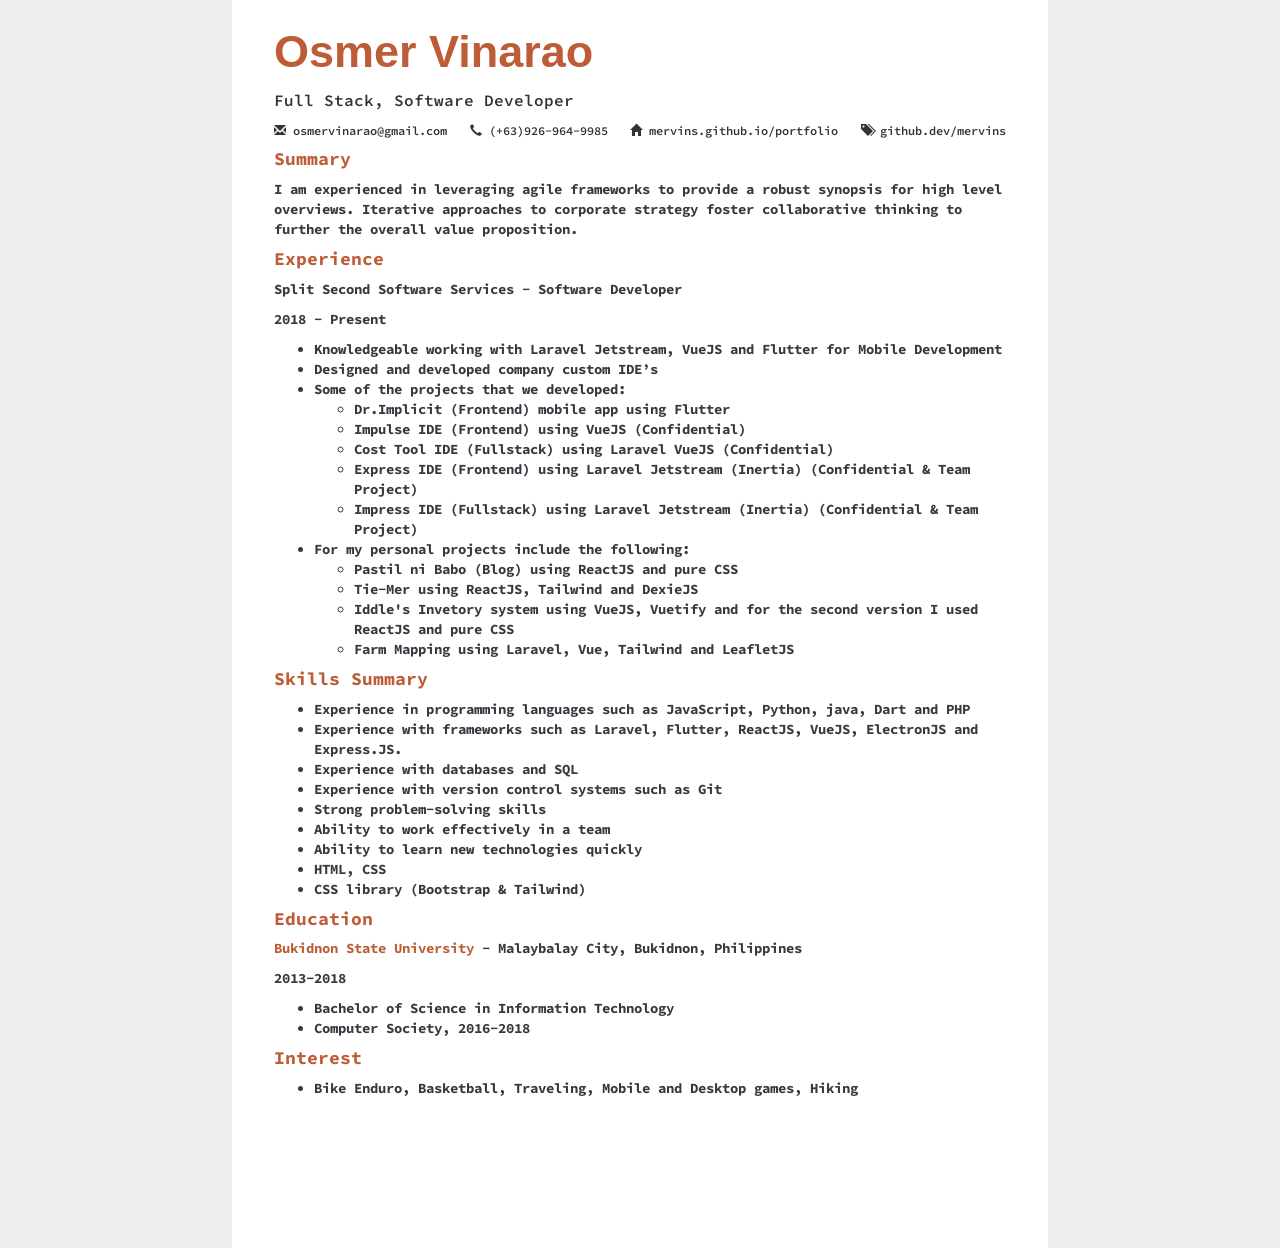
==== index.html @ 604199a0 "update resume" ====
<!DOCTYPE html>
<html lang="en">

<head>
    <meta charset="utf-8">
    <meta name="viewport" content="width=device-width, initial-scale=1, shrink-to-fit=no">
    <meta name="description" content="">
    <meta name="author" content=""> 
    <link rel="stylesheet" href="https://maxcdn.bootstrapcdn.com/bootstrap/3.3.7/css/bootstrap.min.css">
    <title>Osmer U. Vinarao</title>  
    <!-- Custom styles for this template -->
    <!-- <link href="css/resume.min.css" rel="stylesheet"> -->
    <link rel="preconnect" href="https://fonts.googleapis.com">

    <link rel="preconnect" href="https://fonts.gstatic.com" crossorigin>
    <link href="https://fonts.googleapis.com/css2?family=Source+Code+Pro:wght@300&display=swap" rel="stylesheet">
    <style> 
        body {
            margin: 0px;
            background-color: #EEE;
        }
        h1,h2,h3,h4,h5,h6,p,li{ 
        font-family: 'Source Code Pro', monospace;
        color: #343a40;
        }
        .img-fluid{
            border-radius: 50%;
            height: 76px;
            width: 76px;
        }
        h3 {
            font-size: 2rem;
            }

        p {
            font-weight: 400;
        }

        .paper{
            max-width: 8.5in;
            min-height: 13in;
            margin: auto;
            background-color: #FFF;
            box-sizing: border-box;
        }
        .h-con {
                background-color: #BD5D38!important;
                padding-top: 18px;
                padding-bottom: 5px;
            }
        .ini-circle {
            display: flex;
            height: 76px;
            width: 76px;
            background-color: #FFF;
            color: #BD5D38;
            align-items: center;
            justify-content: center;
            margin-left: auto !important;
            margin-right: auto !important;
            margin-bottom: 16px !important;
            border-radius: 50%;
            padding: 0px;
        }
        .h-name { 
            padding-bottom: 4px;
            color: #FFF;
            text-align: center;
        }
        .summary, .experience,.name {
            padding-left: 42px;
            padding-top: 0px;
            padding-right: 25px;
        } 
        .bg-primary {
            background-color: #BD5D38 !important;
            }

        .text-primary {
        color: #BD5D38 !important;
        }

        a {
        color: #BD5D38;
        }

        a:hover, a:focus, a:active {
        color: #824027;
        }
        @media print {
        body {
            background-color: #FFF;
        } 
        }
        .contact{
            font-family: 'Source Code Pro', monospace;
            display: flex;
            flex-direction: row;
            justify-content: space-between;
            align-items: center;
            font-weight: 600; 
            margin-top: 10px;
            padding-left: 42px;
            padding-right: 42px;
            font-size: 12px;
            
        }
        .name{
            padding-top: 20px;
        }
        .name>.name1{
            font-size: 45px;
            font-weight: 600;
            color: #BD5D38;
        }
        .name>.position{
            padding-top: 5px;
            font-size: 16px;
            font-family: 'Source Code Pro', monospace;
            font-weight: 600;
        }
    </style>
</head> 
<body> 
    <div class="paper">
        <!-- <div class="h-con">  
            <div class="ini-circle">
                <img class="img-fluid" src="img/osmer.jpg" alt="">
            </div>
            <h2 class="h-name text-center">Osmer U. Vinarao</h2>    
        </div> -->
        <div class="name">
            <div class="name1 text-primary">Osmer Vinarao</div>
            <div class="position">Full Stack, Software Developer</div>
        </div>
        <div class="contact">
            <div> 
                <i class="glyphicon glyphicon-envelope"></i>
                osmervinarao@gmail.com 
            </div>
            <div>  
                <i class="glyphicon glyphicon-earphone"></i>
                (+63)926-964-9985
            </div>
            <div>  
                <i class="glyphicon glyphicon-home"></i>
                mervins.github.io/portfolio
            </div>
            <div>  
                <i class="glyphicon glyphicon-tags"></i>
                github.dev/mervins
            </div>
        </div>
        <div class="summary">
            <h4 class="text-primary"><strong class="text-primary">Summary</strong></h4>
            <p><b>I am experienced in leveraging agile frameworks to provide a robust synopsis for high level overviews. Iterative approaches to corporate strategy foster collaborative thinking to further the overall value proposition. </b>
            </p>
        </div> 
        <div class="experience">
            <h4 class="text-primary"><strong class="text-primary">Experience</strong></h4>
            <p><b>
                Split Second Software Services - Software Developer 
            </b></p>
            <p><strong>2018 - Present</strong></p>
            <ul>
                <li><strong>Knowledgeable working with Laravel Jetstream, VueJS and Flutter for Mobile Development</strong> 
                <li><strong>Designed and developed company custom  IDE’s</strong> </li>
                <li><strong>Some of the projects that we developed:</strong>
                    <ul>
                        <li><strong>Dr.Implicit (Frontend) mobile app using Flutter</strong></li>
                        <li><strong>Impulse IDE (Frontend) using VueJS (Confidential)</strong></li>
                        <li><strong>Cost Tool IDE (Fullstack) using Laravel VueJS (Confidential)</strong></li>
                        <li><strong>Express IDE (Frontend) using Laravel Jetstream (Inertia) (Confidential & Team Project)</strong></li>
                        <li><strong>Impress IDE (Fullstack) using Laravel Jetstream (Inertia) (Confidential & Team Project)</strong></li>
                    </ul>
                </li> 
                <li><strong>For my personal projects include the following:</strong>
                    <ul>
                        <li><strong>Pastil ni Babo (Blog) using ReactJS and pure CSS</strong></li>
                        <li><strong>Tie-Mer using ReactJS, Tailwind and DexieJS</strong></li>
                        <li><strong>Iddle's Invetory system using VueJS, Vuetify and for the second version I used ReactJS and pure CSS</strong></li>
                        <li><strong>Farm Mapping using Laravel, Vue, Tailwind and LeafletJS</strong></li> 
                    </ul>
                </li>
                
            </ul>
        </div> 
        <div class="experience">
            <h4 class="text-primary"><strong class="text-primary">Skills Summary</strong></h4> 
            <ul>
                <li><strong>Experience in programming languages such as JavaScript, Python, java, Dart and PHP</strong></li>
                <li><strong>Experience with frameworks such as Laravel, Flutter, ReactJS, VueJS, ElectronJS and Express.JS.</strong></li> 
                <li><strong>Experience with databases and SQL</strong></li>
                <li><strong>Experience with version control systems such as Git</strong></li>
                <li><strong>Strong problem-solving skills</strong></li>
                <li><strong>Ability to work effectively in a team</strong></li>
                <li><strong>Ability to learn new technologies quickly</strong></li>
                <li><strong>HTML, CSS</strong></li>
                <li><strong>CSS library (Bootstrap & Tailwind)</strong></li>
            </ul> 
        </div>
        <div class="experience">
            <h4 class="text-primary"><strong class="text-primary">Education</strong></h4> 
            <p><strong class="text-primary">Bukidnon State University </strong> <strong>- Malaybalay City, Bukidnon, Philippines</strong></p>
            <p><strong> 2013-2018</strong></p>
            <ul>
                <li><strong>Bachelor of Science in Information Technology</strong></li>
                <li><strong>Computer Society, 2016-2018</strong></li>
            </ul> 
        </div> 
        <div class="experience">
            <h4 class="text-primary"><strong class="text-primary">Interest</strong></h4> 
            <ul>
                <li><strong>Bike Enduro, Basketball, Traveling, Mobile and Desktop games, Hiking</strong></li> 
            </ul> 
        </div>
        <!-- <div class="experience">
            <h4 class="text-primary">Contacts</h4>  
            <ul>
                <li><strong>osmervinarao@gmail.com</strong></li>
                <li><strong>(+63)926-964-9985</strong></li>
            </ul> 
        </div>  -->
        
    </div>

</body>
</html>
</div>
</body>

</html>
---- css/resume.min.css ----
/*!
 * Start Bootstrap - Resume v5.0.8 (https://startbootstrap.com/template-overviews/resume)
 * Copyright 2013-2019 Start Bootstrap
 * Licensed under MIT (https://github.com/BlackrockDigital/startbootstrap-resume/blob/master/LICENSE)
 */body{font-family:Muli,-apple-system,BlinkMacSystemFont,'Segoe UI',Roboto,'Helvetica Neue',Arial,sans-serif,'Apple Color Emoji','Segoe UI Emoji','Segoe UI Symbol','Noto Color Emoji';padding-top:54px;color:#868e96}@media (min-width:992px){body{padding-top:0;padding-left:17rem}}h1,h2,h3,h4,h5,h6{font-family:'Saira Extra Condensed',-apple-system,BlinkMacSystemFont,'Segoe UI',Roboto,'Helvetica Neue',Arial,sans-serif,'Apple Color Emoji','Segoe UI Emoji','Segoe UI Symbol','Noto Color Emoji';font-weight:700;text-transform:uppercase;color:#343a40}h1{font-size:6rem;line-height:5.5rem}h2{font-size:3.5rem}h3{font-size:2rem}p.lead{font-size:1.15rem;font-weight:400}.subheading{text-transform:uppercase;font-weight:500;font-family:'Saira Extra Condensed',-apple-system,BlinkMacSystemFont,'Segoe UI',Roboto,'Helvetica Neue',Arial,sans-serif,'Apple Color Emoji','Segoe UI Emoji','Segoe UI Symbol','Noto Color Emoji';font-size:1.5rem}.social-icons a{display:inline-block;height:3.5rem;width:3.5rem;background-color:#495057;color:#fff!important;border-radius:100%;text-align:center;font-size:1.5rem;line-height:3.5rem;margin-right:1rem}.social-icons a:last-child{margin-right:0}.social-icons a:hover{background-color:#bd5d38}.dev-icons{font-size:3rem}.dev-icons .list-inline-item i:hover{color:#bd5d38}#sideNav .navbar-nav .nav-item .nav-link{font-weight:800;letter-spacing:.05rem;text-transform:uppercase}#sideNav .navbar-toggler:focus{outline-color:#d48a6e}@media (min-width:992px){#sideNav{text-align:center;position:fixed;top:0;left:0;display:flex;flex-direction:column;width:17rem;height:100vh}#sideNav .navbar-brand{display:flex;margin:auto auto 0;padding:.5rem}#sideNav .navbar-brand .img-profile{max-width:10rem;max-height:10rem;border:.5rem solid rgba(255,255,255,.2)}#sideNav .navbar-collapse{display:flex;align-items:flex-start;flex-grow:0;width:100%;margin-bottom:auto}#sideNav .navbar-collapse .navbar-nav{flex-direction:column;width:100%}#sideNav .navbar-collapse .navbar-nav .nav-item{display:block}#sideNav .navbar-collapse .navbar-nav .nav-item .nav-link{display:block}}section.resume-section{padding-top:5rem!important;padding-bottom:5rem!important;max-width:75rem}section.resume-section .resume-item .resume-date{min-width:none}@media (min-width:768px){section.resume-section{min-height:100vh}section.resume-section .resume-item .resume-date{min-width:18rem}}@media (min-width:992px){section.resume-section{padding-top:3rem!important;padding-bottom:3rem!important}}.bg-primary{background-color:#bd5d38!important}.text-primary{color:#bd5d38!important}a{color:#bd5d38}a:active,a:focus,a:hover{color:#824027}
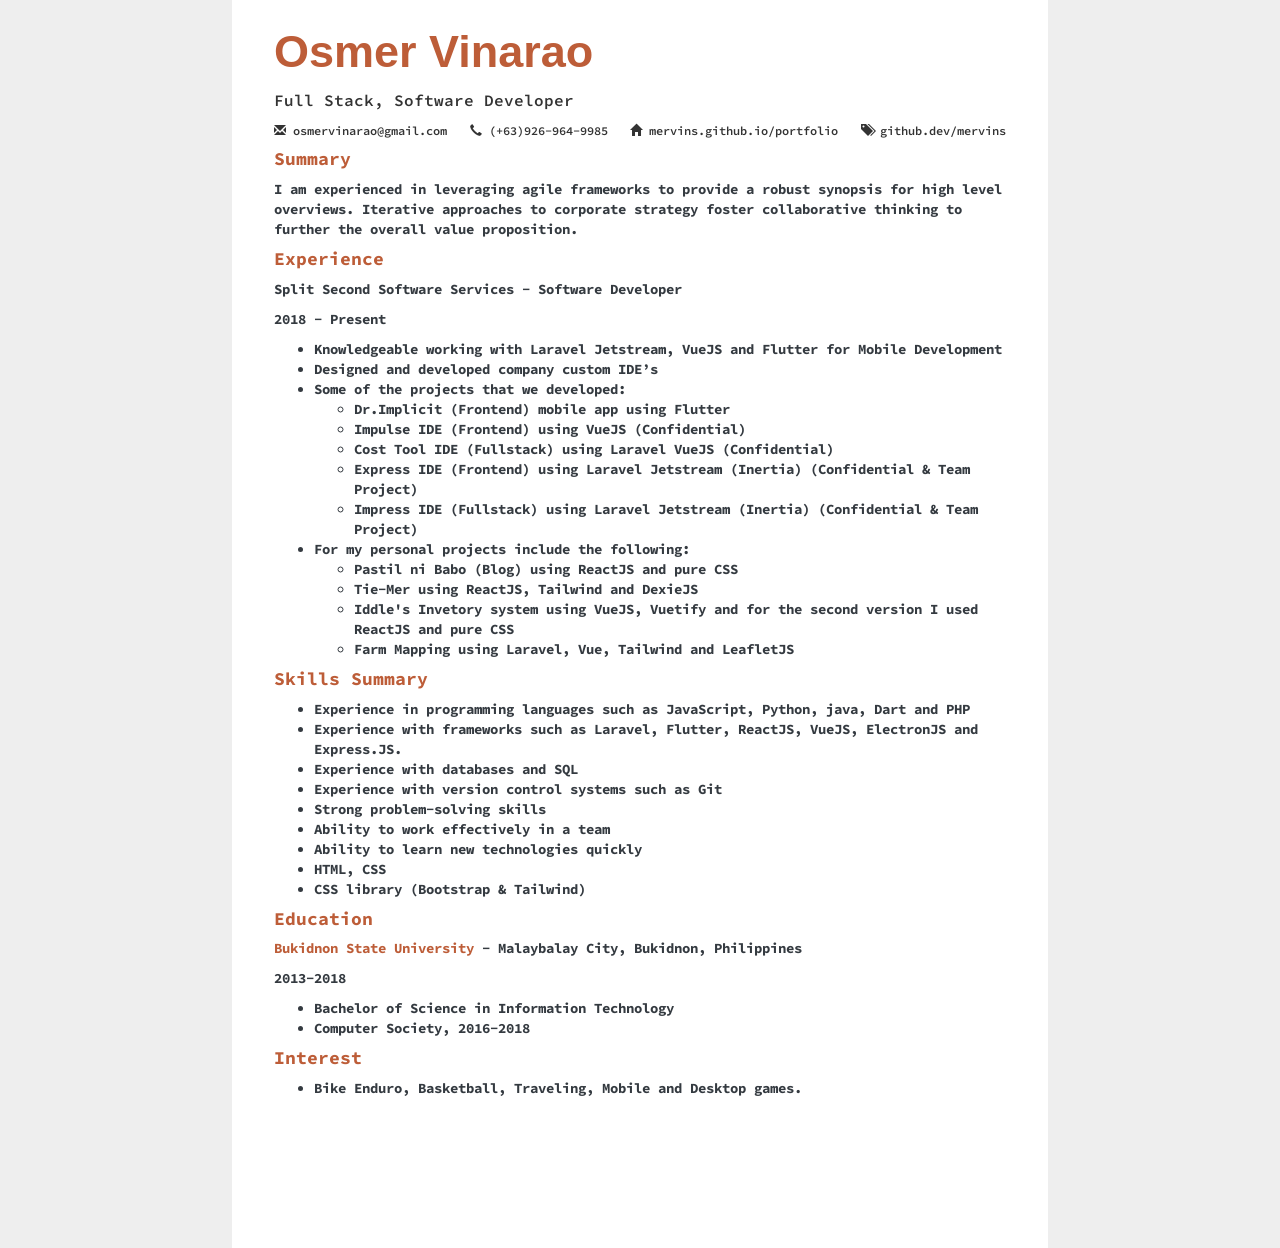
==== commit 4f8ddb1d: "patience" ====
--- a/index.html
+++ b/index.html
@@ -211,7 +211,7 @@
         <div class="experience">
             <h4 class="text-primary"><strong class="text-primary">Interest</strong></h4> 
             <ul>
-                <li><strong>Bike Enduro, Basketball, Traveling, Mobile and Desktop games, Hiking</strong></li> 
+                <li><strong>Bike Enduro, Basketball, Traveling, Mobile and Desktop games.</strong></li> 
             </ul> 
         </div>
         <!-- <div class="experience">
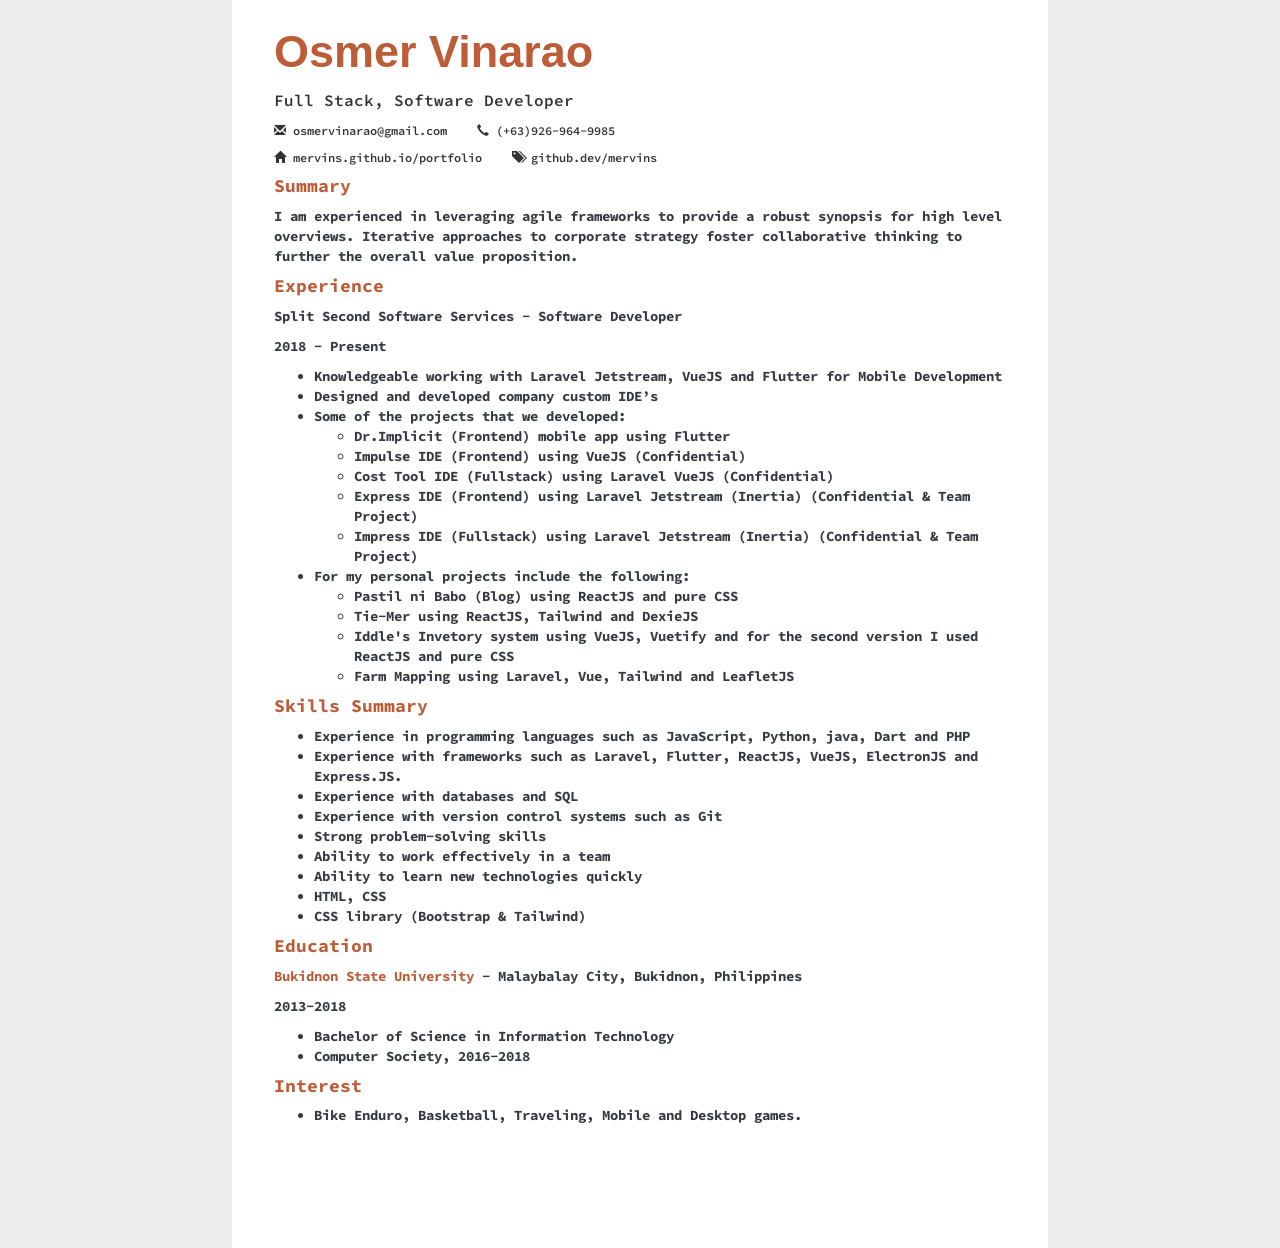
==== commit fb2351fc: "update line" ====
--- a/index.html
+++ b/index.html
@@ -96,13 +96,14 @@
             font-family: 'Source Code Pro', monospace;
             display: flex;
             flex-direction: row;
-            justify-content: space-between;
+            justify-content: start;
             align-items: center;
             font-weight: 600; 
             margin-top: 10px;
             padding-left: 42px;
             padding-right: 42px;
             font-size: 12px;
+            gap: 30px;
             
         }
         .name{
@@ -141,7 +142,9 @@
             <div>  
                 <i class="glyphicon glyphicon-earphone"></i>
                 (+63)926-964-9985
-            </div>
+            </div> 
+        </div>
+        <div class="contact"> 
             <div>  
                 <i class="glyphicon glyphicon-home"></i>
                 mervins.github.io/portfolio
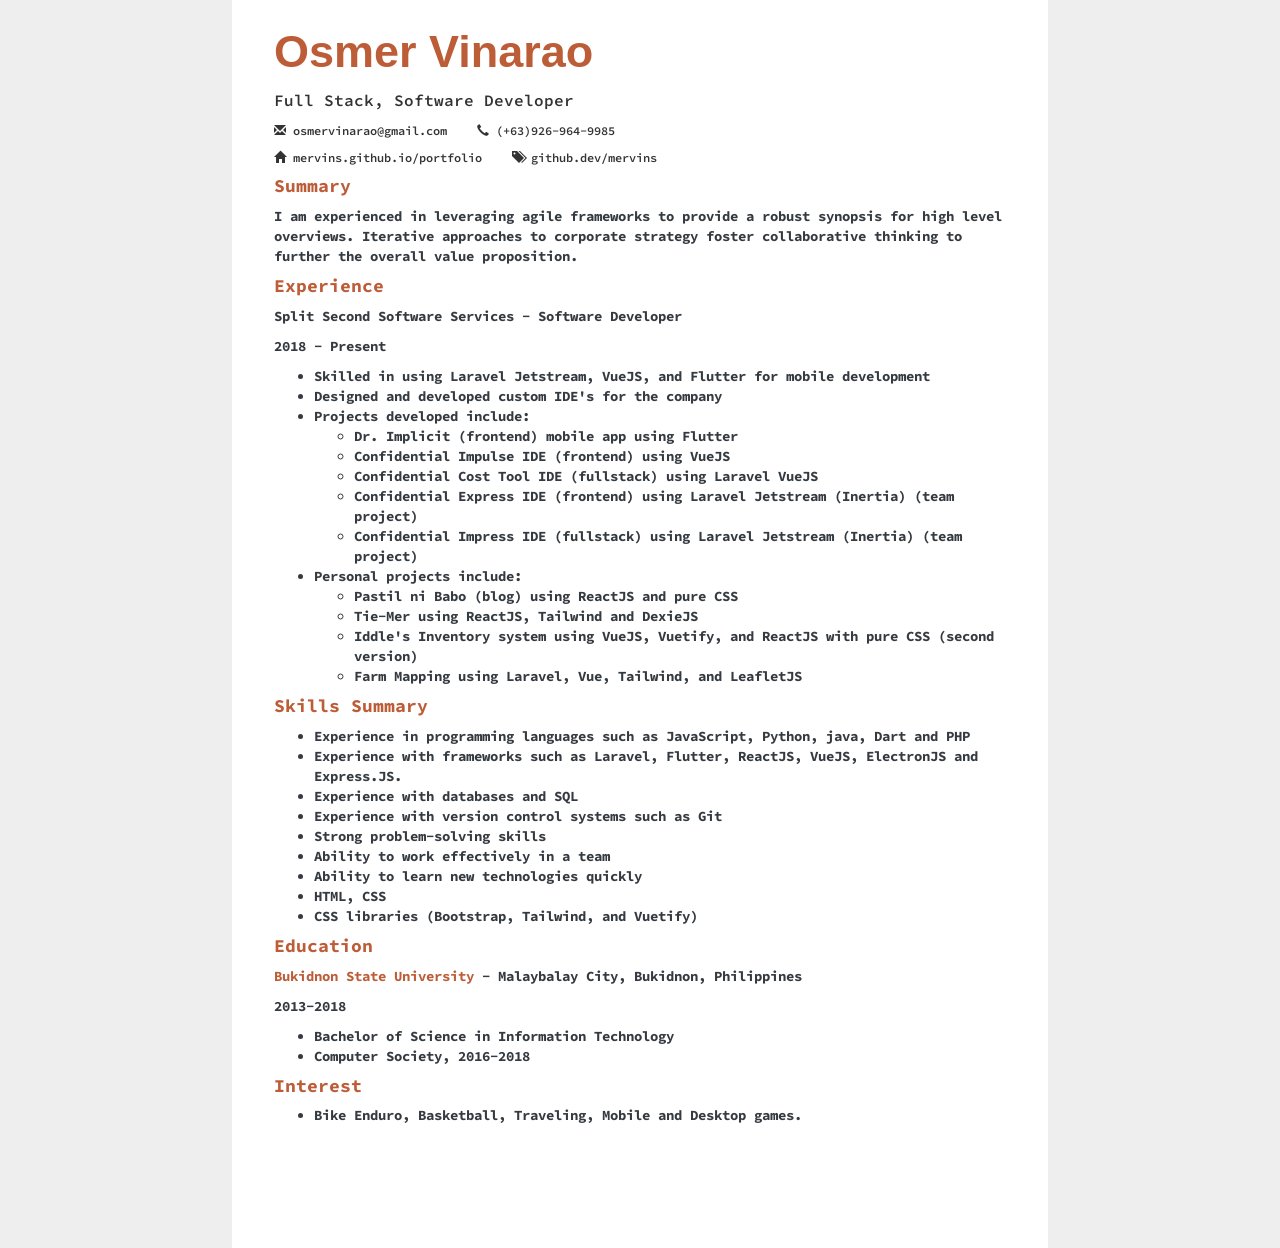
==== commit 424cced3: "update reusme" ====
--- a/index.html
+++ b/index.html
@@ -166,23 +166,23 @@
             </b></p>
             <p><strong>2018 - Present</strong></p>
             <ul>
-                <li><strong>Knowledgeable working with Laravel Jetstream, VueJS and Flutter for Mobile Development</strong> 
-                <li><strong>Designed and developed company custom  IDE’s</strong> </li>
-                <li><strong>Some of the projects that we developed:</strong>
+                <li><strong>Skilled in using Laravel Jetstream, VueJS, and Flutter for mobile development</strong> 
+                <li><strong>Designed and developed custom IDE's for the company</strong> </li>
+                <li><strong>Projects developed include:</strong>
                     <ul>
-                        <li><strong>Dr.Implicit (Frontend) mobile app using Flutter</strong></li>
-                        <li><strong>Impulse IDE (Frontend) using VueJS (Confidential)</strong></li>
-                        <li><strong>Cost Tool IDE (Fullstack) using Laravel VueJS (Confidential)</strong></li>
-                        <li><strong>Express IDE (Frontend) using Laravel Jetstream (Inertia) (Confidential & Team Project)</strong></li>
-                        <li><strong>Impress IDE (Fullstack) using Laravel Jetstream (Inertia) (Confidential & Team Project)</strong></li>
+                        <li><strong>Dr. Implicit (frontend) mobile app using Flutter</strong></li>
+                        <li><strong>Confidential Impulse IDE (frontend) using VueJS</strong></li>
+                        <li><strong>Confidential Cost Tool IDE (fullstack) using Laravel VueJS</strong></li>
+                        <li><strong>Confidential Express IDE (frontend) using Laravel Jetstream (Inertia) (team project)</strong></li>
+                        <li><strong>Confidential Impress IDE (fullstack) using Laravel Jetstream (Inertia) (team project)</strong></li>
                     </ul>
                 </li> 
-                <li><strong>For my personal projects include the following:</strong>
+                <li><strong>Personal projects include:</strong>
                     <ul>
-                        <li><strong>Pastil ni Babo (Blog) using ReactJS and pure CSS</strong></li>
+                        <li><strong>Pastil ni Babo (blog) using ReactJS and pure CSS</strong></li>
                         <li><strong>Tie-Mer using ReactJS, Tailwind and DexieJS</strong></li>
-                        <li><strong>Iddle's Invetory system using VueJS, Vuetify and for the second version I used ReactJS and pure CSS</strong></li>
-                        <li><strong>Farm Mapping using Laravel, Vue, Tailwind and LeafletJS</strong></li> 
+                        <li><strong>Iddle's Inventory system using VueJS, Vuetify, and ReactJS with pure CSS (second version)</strong></li>
+                        <li><strong>Farm Mapping using Laravel, Vue, Tailwind, and LeafletJS</strong></li> 
                     </ul>
                 </li>
                 
@@ -199,7 +199,7 @@
                 <li><strong>Ability to work effectively in a team</strong></li>
                 <li><strong>Ability to learn new technologies quickly</strong></li>
                 <li><strong>HTML, CSS</strong></li>
-                <li><strong>CSS library (Bootstrap & Tailwind)</strong></li>
+                <li><strong>CSS libraries (Bootstrap, Tailwind, and Vuetify)</strong></li>
             </ul> 
         </div>
         <div class="experience">
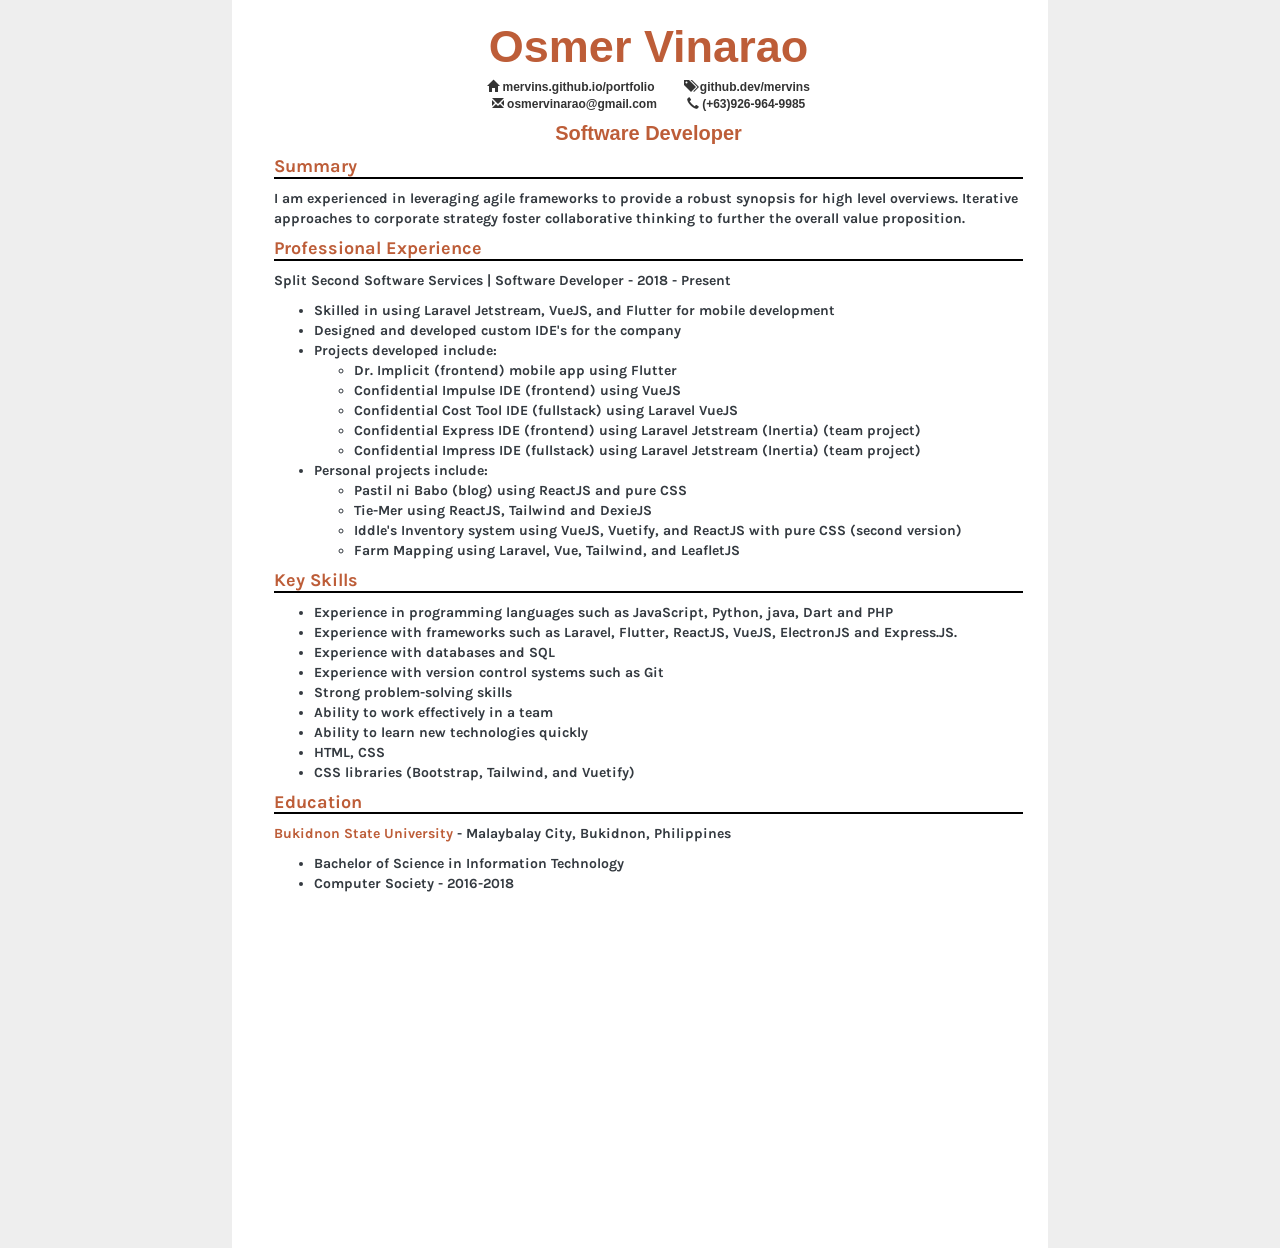
==== commit bb0bd1e2: "fixing profile" ====
--- a/index.html
+++ b/index.html
@@ -13,14 +13,15 @@
     <link rel="preconnect" href="https://fonts.googleapis.com">
 
     <link rel="preconnect" href="https://fonts.gstatic.com" crossorigin>
-    <link href="https://fonts.googleapis.com/css2?family=Source+Code+Pro:wght@300&display=swap" rel="stylesheet">
+    <link href="https://fonts.googleapis.com/css2?family=Karla:wght@200&display=swap" rel="stylesheet">
+    <!-- <link href="https://fonts.googleapis.com/css2?family=Source+Code+Pro:wght@300&display=swap" rel="stylesheet"> -->
     <style> 
         body {
             margin: 0px;
             background-color: #EEE;
         }
         h1,h2,h3,h4,h5,h6,p,li{ 
-        font-family: 'Source Code Pro', monospace;
+            font-family: 'Karla', sans-serif;
         color: #343a40;
         }
         .img-fluid{
@@ -72,6 +73,9 @@
             padding-top: 0px;
             padding-right: 25px;
         } 
+        .summary>h4,.experience>h4,.summary>h4{ 
+            border-bottom: 2px solid black;
+        }
         .bg-primary {
             background-color: #BD5D38 !important;
             }
@@ -93,13 +97,12 @@
         } 
         }
         .contact{
-            font-family: 'Source Code Pro', monospace;
+            /* font-family: 'Karla', sans-serif; */
             display: flex;
             flex-direction: row;
             justify-content: start;
             align-items: center;
-            font-weight: 600; 
-            margin-top: 10px;
+            font-weight: 600;  
             padding-left: 42px;
             padding-right: 42px;
             font-size: 12px;
@@ -107,7 +110,11 @@
             
         }
         .name{
-            padding-top: 20px;
+            padding-top: 15px;
+            display: flex;
+            justify-content: center;
+            align-items: center;
+            flex-direction: column;
         }
         .name>.name1{
             font-size: 45px;
@@ -116,8 +123,9 @@
         }
         .name>.position{
             padding-top: 5px;
-            font-size: 16px;
-            font-family: 'Source Code Pro', monospace;
+            font-size: 20px; 
+            color: #BD5D38;
+            /* font-family: 'Source Code Pro', monospace; */
             font-weight: 600;
         }
     </style>
@@ -132,39 +140,40 @@
         </div> -->
         <div class="name">
             <div class="name1 text-primary">Osmer Vinarao</div>
-            <div class="position">Full Stack, Software Developer</div>
+            <div class="contact"> 
+                <div>  
+                    <i class="glyphicon glyphicon-home"></i>
+                    mervins.github.io/portfolio
+                </div>
+                <div>  
+                    <i class="glyphicon glyphicon-tags"></i>
+                    github.dev/mervins
+                </div>
+            </div>
+            <div class="contact">
+                <div> 
+                    <i class="glyphicon glyphicon-envelope"></i>
+                    osmervinarao@gmail.com 
+                </div>
+                <div>  
+                    <i class="glyphicon glyphicon-earphone"></i>
+                    (+63)926-964-9985
+                </div> 
+            </div> 
+            <div class="position">Software Developer</div>
         </div>
-        <div class="contact">
-            <div> 
-                <i class="glyphicon glyphicon-envelope"></i>
-                osmervinarao@gmail.com 
-            </div>
-            <div>  
-                <i class="glyphicon glyphicon-earphone"></i>
-                (+63)926-964-9985
-            </div> 
-        </div>
-        <div class="contact"> 
-            <div>  
-                <i class="glyphicon glyphicon-home"></i>
-                mervins.github.io/portfolio
-            </div>
-            <div>  
-                <i class="glyphicon glyphicon-tags"></i>
-                github.dev/mervins
-            </div>
-        </div>
+       
         <div class="summary">
             <h4 class="text-primary"><strong class="text-primary">Summary</strong></h4>
             <p><b>I am experienced in leveraging agile frameworks to provide a robust synopsis for high level overviews. Iterative approaches to corporate strategy foster collaborative thinking to further the overall value proposition. </b>
             </p>
         </div> 
         <div class="experience">
-            <h4 class="text-primary"><strong class="text-primary">Experience</strong></h4>
+            <h4 class="text-primary"><strong class="text-primary">Professional Experience</strong></h4>
             <p><b>
-                Split Second Software Services - Software Developer 
+                Split Second Software Services | Software Developer - 2018 - Present
             </b></p>
-            <p><strong>2018 - Present</strong></p>
+            <!-- <p><strong></strong></p> -->
             <ul>
                 <li><strong>Skilled in using Laravel Jetstream, VueJS, and Flutter for mobile development</strong> 
                 <li><strong>Designed and developed custom IDE's for the company</strong> </li>
@@ -189,7 +198,7 @@
             </ul>
         </div> 
         <div class="experience">
-            <h4 class="text-primary"><strong class="text-primary">Skills Summary</strong></h4> 
+            <h4 class="text-primary"><strong class="text-primary">Key Skills</strong></h4> 
             <ul>
                 <li><strong>Experience in programming languages such as JavaScript, Python, java, Dart and PHP</strong></li>
                 <li><strong>Experience with frameworks such as Laravel, Flutter, ReactJS, VueJS, ElectronJS and Express.JS.</strong></li> 
@@ -205,18 +214,18 @@
         <div class="experience">
             <h4 class="text-primary"><strong class="text-primary">Education</strong></h4> 
             <p><strong class="text-primary">Bukidnon State University </strong> <strong>- Malaybalay City, Bukidnon, Philippines</strong></p>
-            <p><strong> 2013-2018</strong></p>
+            <!-- <p><strong> 2013-2018</strong></p> -->
             <ul>
                 <li><strong>Bachelor of Science in Information Technology</strong></li>
-                <li><strong>Computer Society, 2016-2018</strong></li>
+                <li><strong>Computer Society - 2016-2018</strong></li>
             </ul> 
         </div> 
-        <div class="experience">
+        <!-- <div class="experience">
             <h4 class="text-primary"><strong class="text-primary">Interest</strong></h4> 
             <ul>
-                <li><strong>Bike Enduro, Basketball, Traveling, Mobile and Desktop games.</strong></li> 
-            </ul> 
-        </div>
+                <li><strong>Bike Enduro, Basketball, Traveling, Mobile and Desktop games.</strong></li>  
+            </ul> 
+        </div> -->
         <!-- <div class="experience">
             <h4 class="text-primary">Contacts</h4>  
             <ul>
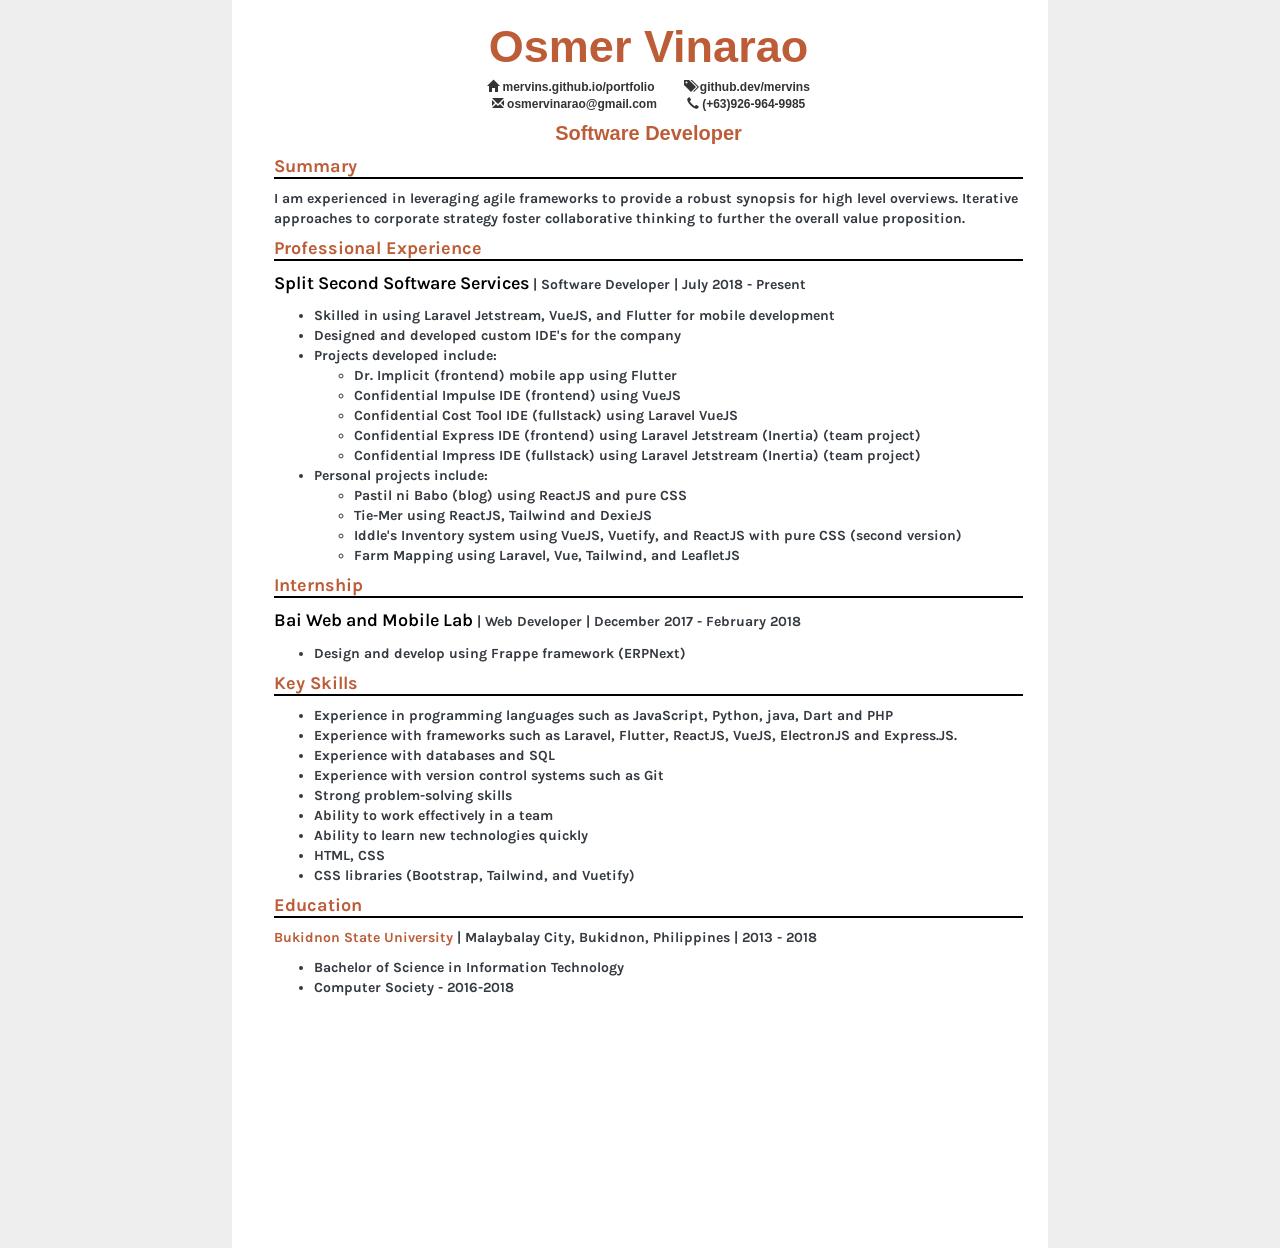
==== commit cd278877: "fix education background" ====
--- a/index.html
+++ b/index.html
@@ -127,6 +127,11 @@
             color: #BD5D38;
             /* font-family: 'Source Code Pro', monospace; */
             font-weight: 600;
+        }
+        span{ 
+            font-weight: 600; 
+            font-size: 18px; 
+            color: black;
         }
     </style>
 </head> 
@@ -171,9 +176,8 @@
         <div class="experience">
             <h4 class="text-primary"><strong class="text-primary">Professional Experience</strong></h4>
             <p><b>
-                Split Second Software Services | Software Developer - 2018 - Present
-            </b></p>
-            <!-- <p><strong></strong></p> -->
+                <span>Split Second Software Services</span> | Software Developer | July 2018 - Present
+            </b></p> 
             <ul>
                 <li><strong>Skilled in using Laravel Jetstream, VueJS, and Flutter for mobile development</strong> 
                 <li><strong>Designed and developed custom IDE's for the company</strong> </li>
@@ -193,10 +197,18 @@
                         <li><strong>Iddle's Inventory system using VueJS, Vuetify, and ReactJS with pure CSS (second version)</strong></li>
                         <li><strong>Farm Mapping using Laravel, Vue, Tailwind, and LeafletJS</strong></li> 
                     </ul>
-                </li>
-                
+                </li> 
             </ul>
         </div> 
+        <div class="experience">
+            <h4 class="text-primary"><strong class="text-primary">Internship</strong></h4>
+            <p><b>
+                <span>Bai Web and Mobile Lab</span> | Web Developer | December 2017 - February 2018
+            </b></p> 
+            <ul>
+                <li><strong>Design and develop using Frappe framework (ERPNext)</strong>   
+            </ul>
+        </div>
         <div class="experience">
             <h4 class="text-primary"><strong class="text-primary">Key Skills</strong></h4> 
             <ul>
@@ -213,7 +225,7 @@
         </div>
         <div class="experience">
             <h4 class="text-primary"><strong class="text-primary">Education</strong></h4> 
-            <p><strong class="text-primary">Bukidnon State University </strong> <strong>- Malaybalay City, Bukidnon, Philippines</strong></p>
+            <p><strong class="text-primary">Bukidnon State University </strong> <strong>| Malaybalay City, Bukidnon, Philippines | 2013 - 2018</strong></p>
             <!-- <p><strong> 2013-2018</strong></p> -->
             <ul>
                 <li><strong>Bachelor of Science in Information Technology</strong></li>
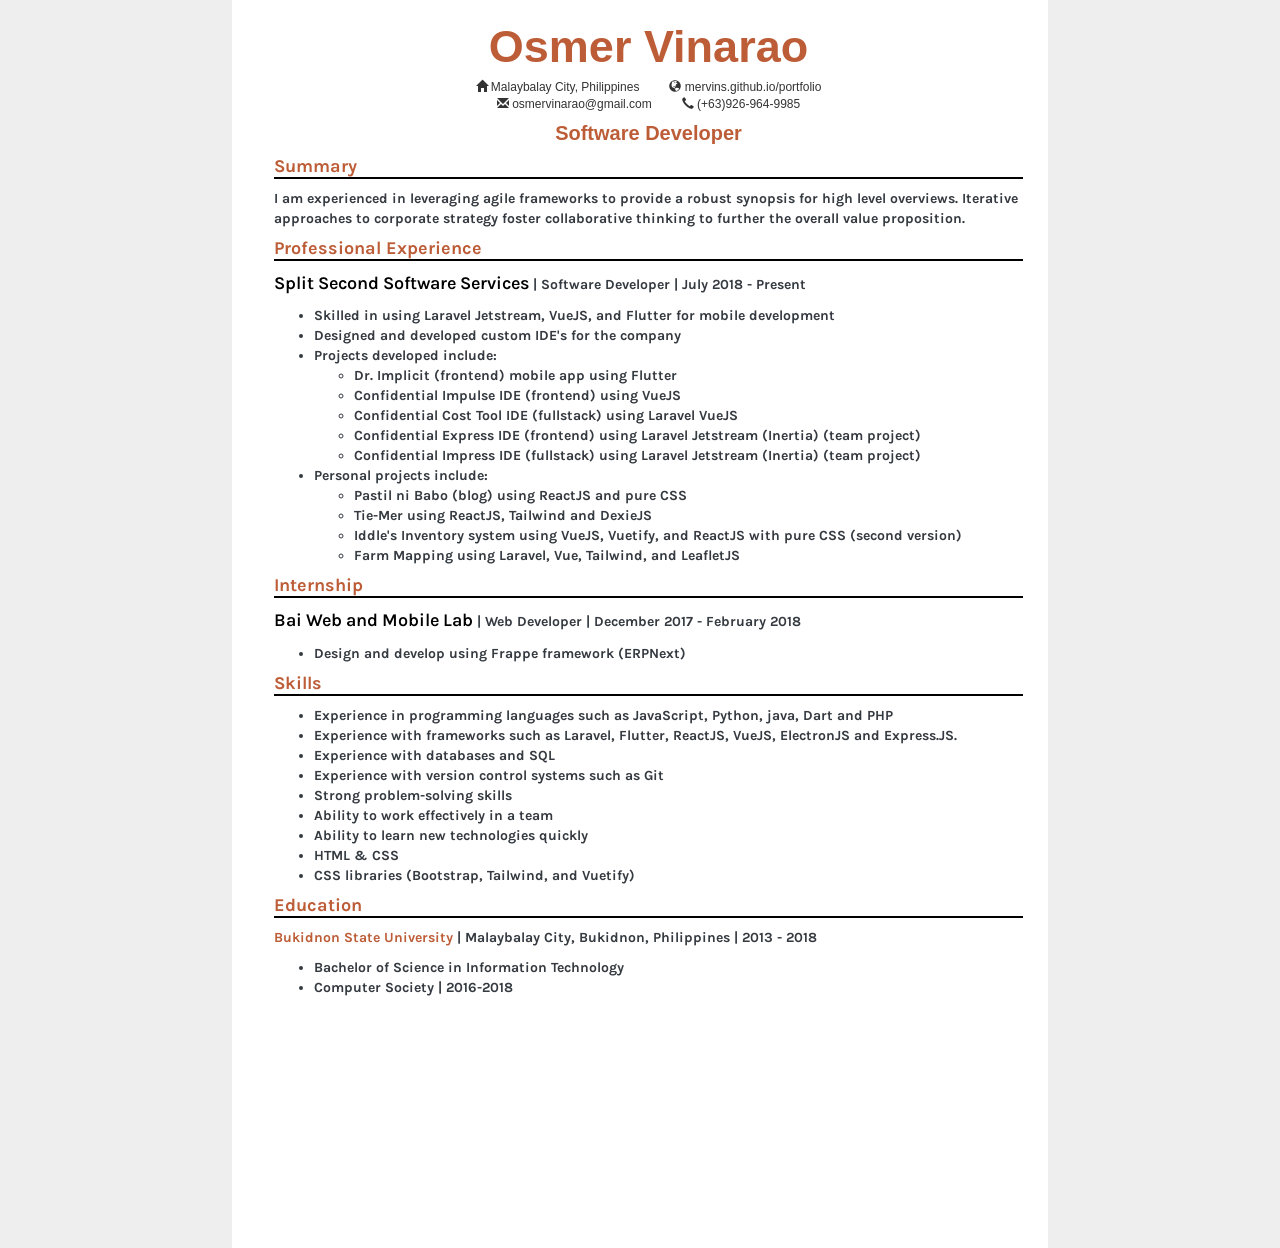
==== commit ec62a522: "update address" ====
--- a/index.html
+++ b/index.html
@@ -101,8 +101,7 @@
             display: flex;
             flex-direction: row;
             justify-content: start;
-            align-items: center;
-            font-weight: 600;  
+            align-items: center; 
             padding-left: 42px;
             padding-right: 42px;
             font-size: 12px;
@@ -148,11 +147,11 @@
             <div class="contact"> 
                 <div>  
                     <i class="glyphicon glyphicon-home"></i>
-                    mervins.github.io/portfolio
+                    Malaybalay City, Philippines 
                 </div>
                 <div>  
-                    <i class="glyphicon glyphicon-tags"></i>
-                    github.dev/mervins
+                    <i class="glyphicon glyphicon-globe"></i>
+                    mervins.github.io/portfolio
                 </div>
             </div>
             <div class="contact">
@@ -210,7 +209,7 @@
             </ul>
         </div>
         <div class="experience">
-            <h4 class="text-primary"><strong class="text-primary">Key Skills</strong></h4> 
+            <h4 class="text-primary"><strong class="text-primary">Skills</strong></h4> 
             <ul>
                 <li><strong>Experience in programming languages such as JavaScript, Python, java, Dart and PHP</strong></li>
                 <li><strong>Experience with frameworks such as Laravel, Flutter, ReactJS, VueJS, ElectronJS and Express.JS.</strong></li> 
@@ -219,7 +218,7 @@
                 <li><strong>Strong problem-solving skills</strong></li>
                 <li><strong>Ability to work effectively in a team</strong></li>
                 <li><strong>Ability to learn new technologies quickly</strong></li>
-                <li><strong>HTML, CSS</strong></li>
+                <li><strong>HTML & CSS</strong></li>
                 <li><strong>CSS libraries (Bootstrap, Tailwind, and Vuetify)</strong></li>
             </ul> 
         </div>
@@ -229,7 +228,7 @@
             <!-- <p><strong> 2013-2018</strong></p> -->
             <ul>
                 <li><strong>Bachelor of Science in Information Technology</strong></li>
-                <li><strong>Computer Society - 2016-2018</strong></li>
+                <li><strong>Computer Society | 2016-2018</strong></li>
             </ul> 
         </div> 
         <!-- <div class="experience">
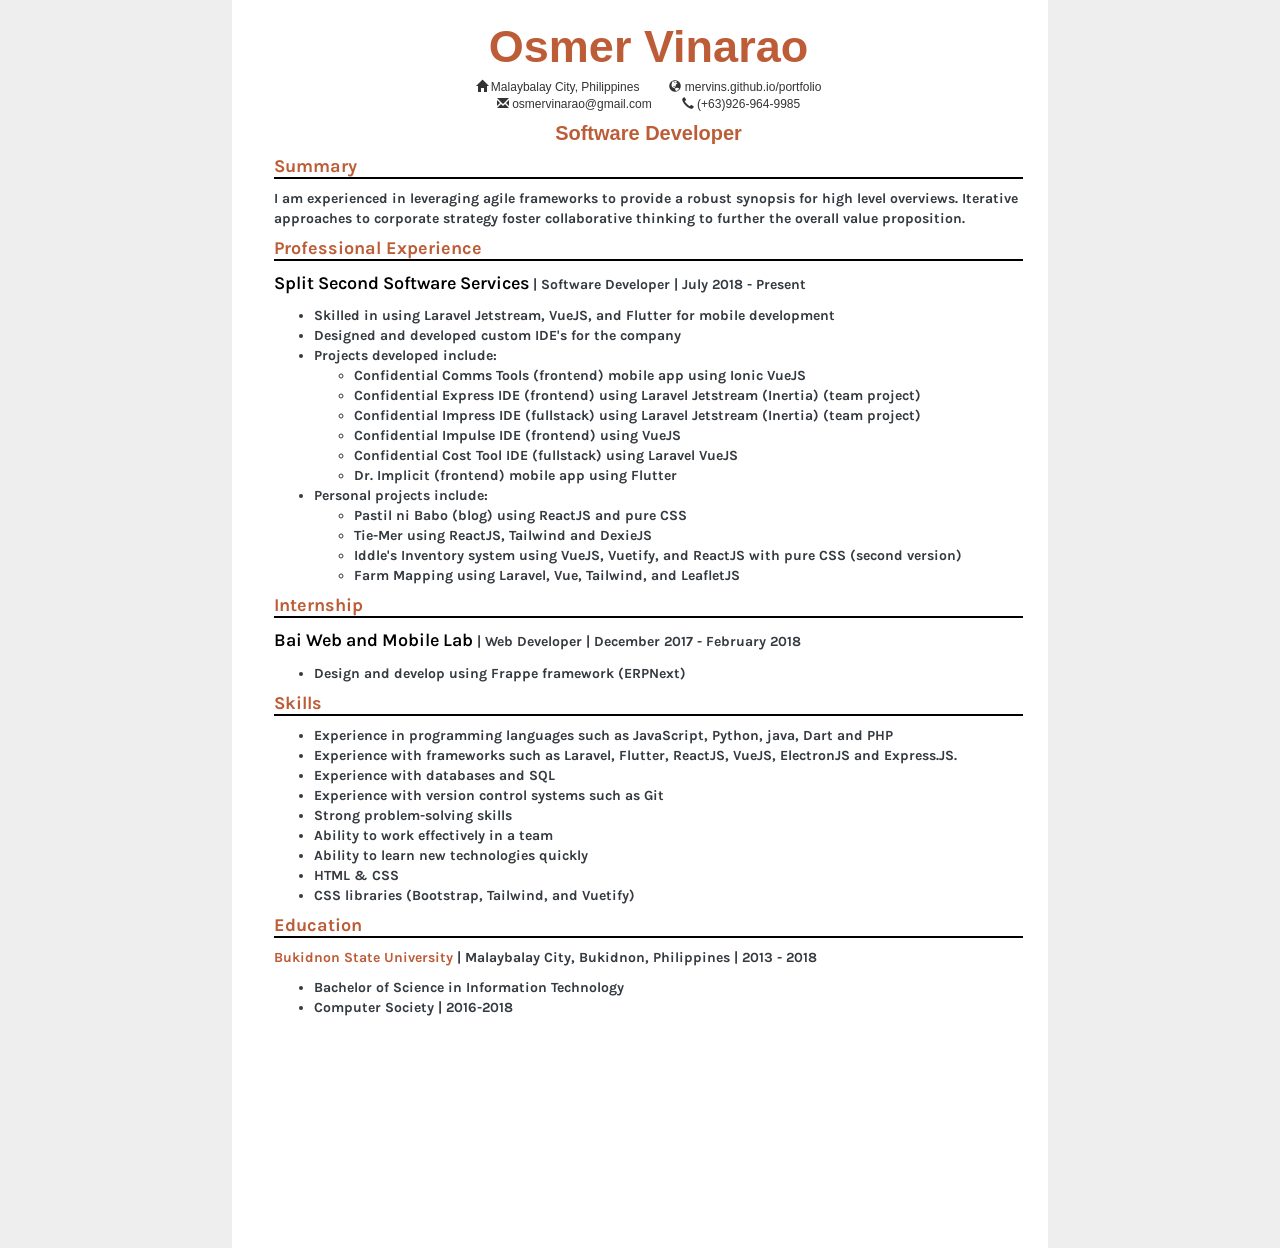
==== commit 0309893e: "update project" ====
--- a/index.html
+++ b/index.html
@@ -181,12 +181,13 @@
                 <li><strong>Skilled in using Laravel Jetstream, VueJS, and Flutter for mobile development</strong> 
                 <li><strong>Designed and developed custom IDE's for the company</strong> </li>
                 <li><strong>Projects developed include:</strong>
-                    <ul>
-                        <li><strong>Dr. Implicit (frontend) mobile app using Flutter</strong></li>
+                    <ul> 
+                        <li><strong>Confidential Comms Tools (frontend) mobile app using Ionic VueJS</strong></li>
+                        <li><strong>Confidential Express IDE (frontend) using Laravel Jetstream (Inertia) (team project)</strong></li>
+                        <li><strong>Confidential Impress IDE (fullstack) using Laravel Jetstream (Inertia) (team project)</strong></li> 
                         <li><strong>Confidential Impulse IDE (frontend) using VueJS</strong></li>
                         <li><strong>Confidential Cost Tool IDE (fullstack) using Laravel VueJS</strong></li>
-                        <li><strong>Confidential Express IDE (frontend) using Laravel Jetstream (Inertia) (team project)</strong></li>
-                        <li><strong>Confidential Impress IDE (fullstack) using Laravel Jetstream (Inertia) (team project)</strong></li>
+                        <li><strong>Dr. Implicit (frontend) mobile app using Flutter</strong></li>
                     </ul>
                 </li> 
                 <li><strong>Personal projects include:</strong>
